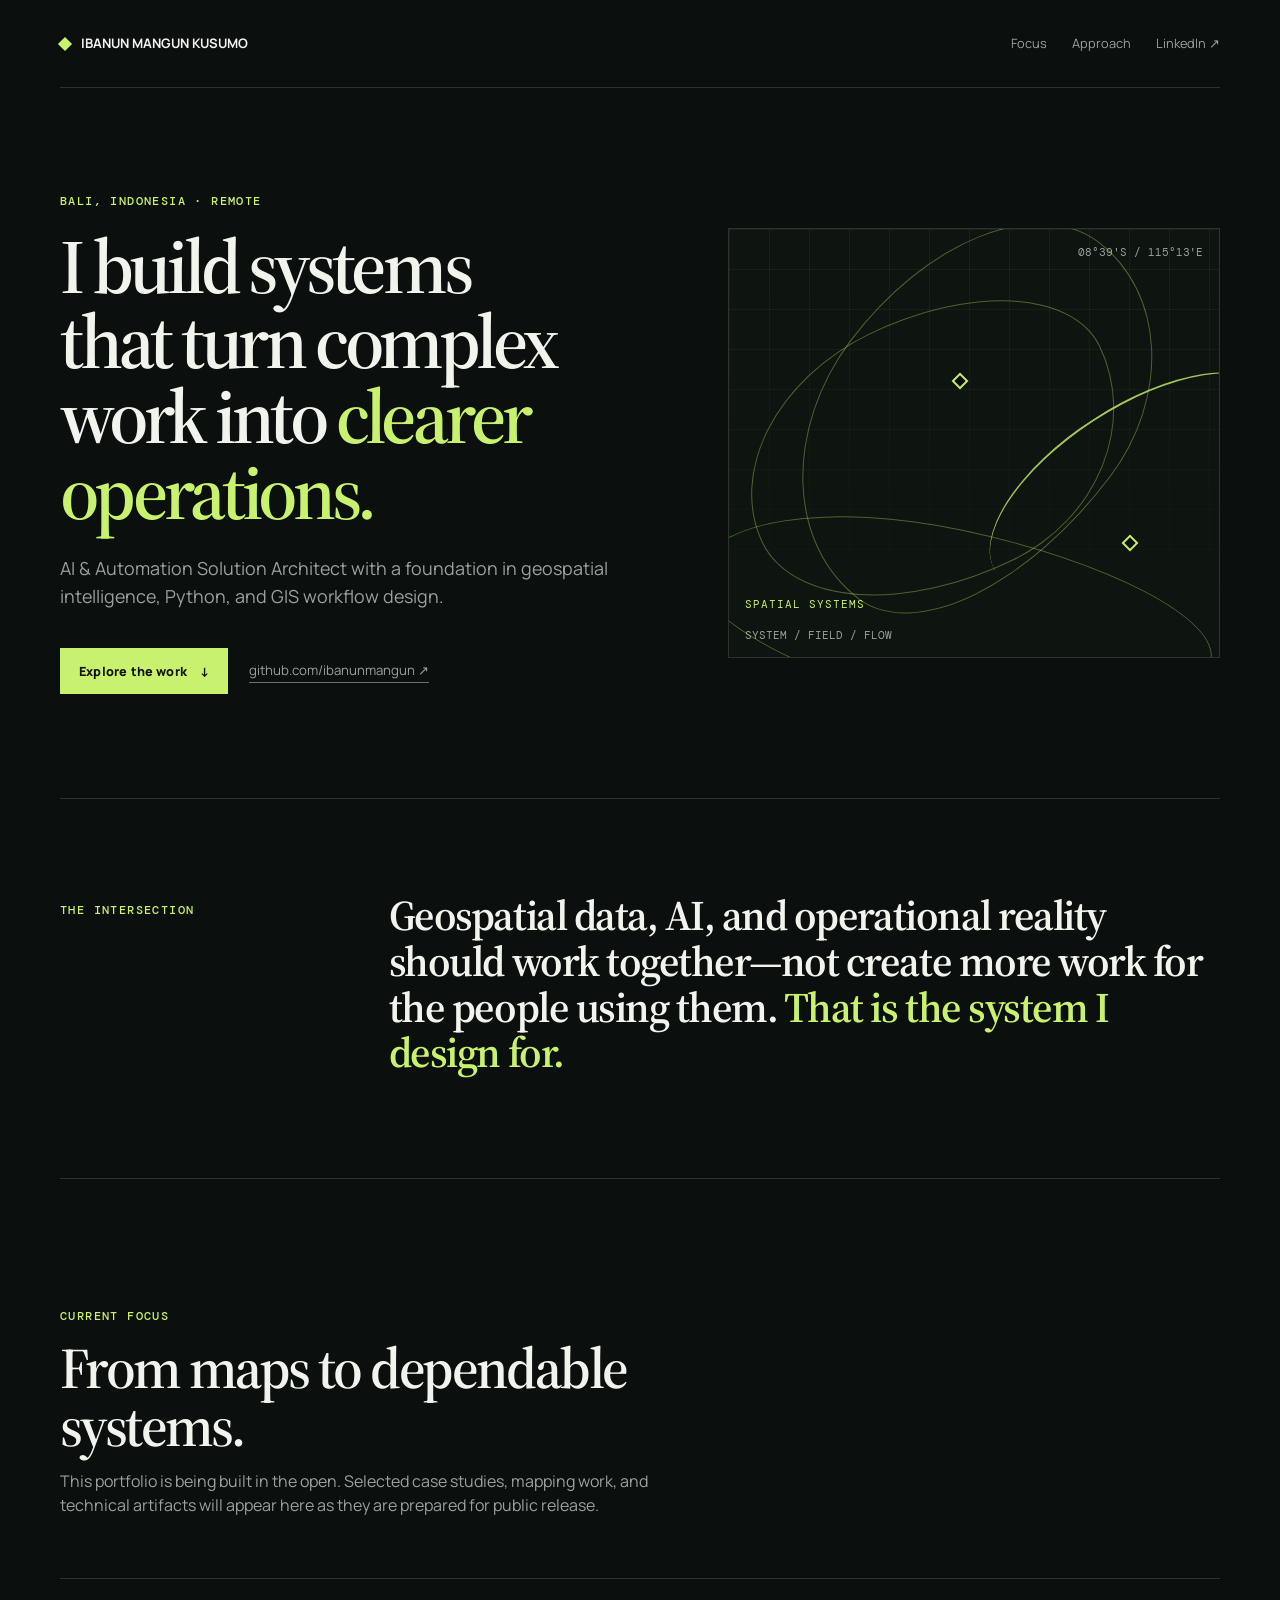
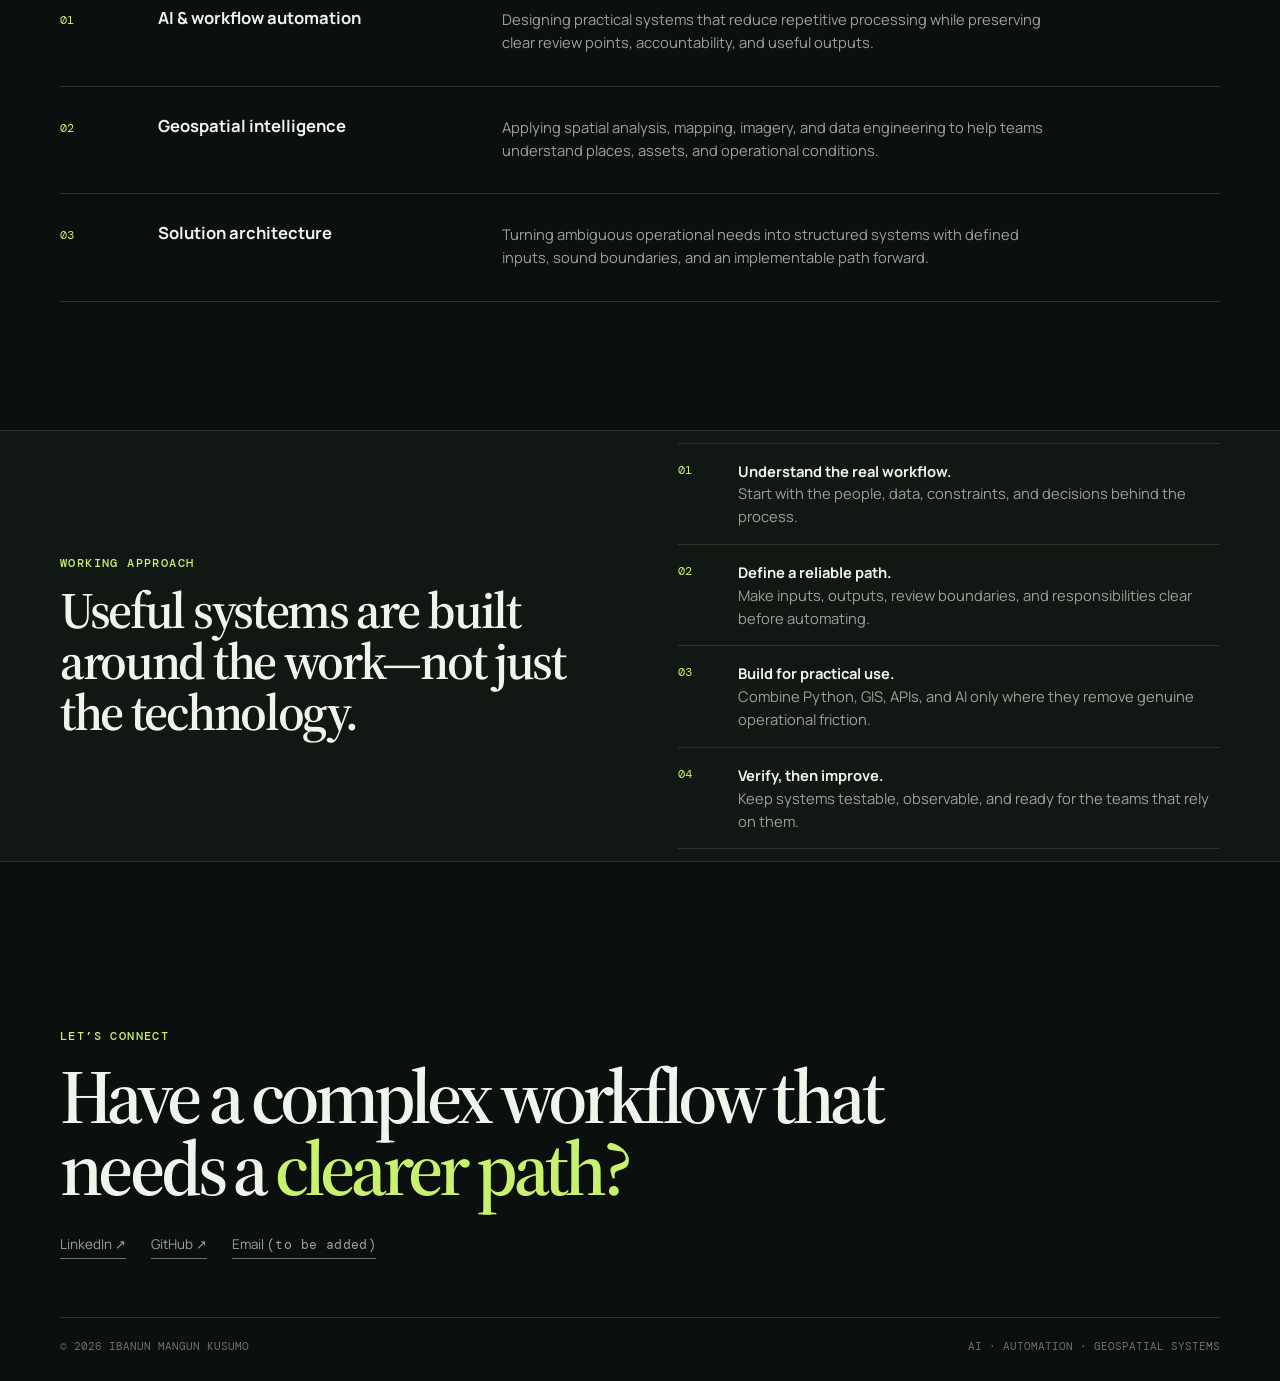
==== index.html @ 4c3c4c0c "feat: add initial portfolio landing page" ====
<!doctype html>
<html lang="en">
<head>
  <meta charset="utf-8">
  <meta name="viewport" content="width=device-width, initial-scale=1">
  <meta name="description" content="Ibanun Mangun Kusumo — AI and Automation Solution Architect working at the intersection of geospatial intelligence, Python, and reliable operational systems.">
  <meta name="theme-color" content="#0b0f0d">
  <title>Ibanun Mangun Kusumo — AI & Geospatial Systems</title>
  <style>
    @import url('https://fonts.googleapis.com/css2?family=DM+Mono:wght@400;500&family=Manrope:wght@400;500;600;700;800&family=Source+Serif+4:opsz,wght@8..60,600;8..60,700&display=swap');

    :root {
      --ink: #f1f3ed;
      --muted: #9aa29b;
      --quiet: #68716a;
      --ground: #0b0f0d;
      --surface: #111713;
      --line: #29342c;
      --accent: #c8f16d;
      --accent-deep: #7f9c39;
      --content: min(1160px, calc(100% - 48px));
    }

    * { box-sizing: border-box; }
    html { scroll-behavior: smooth; }
    body {
      margin: 0;
      color: var(--ink);
      background: var(--ground);
      font-family: Manrope, Arial, sans-serif;
      line-height: 1.55;
      overflow-x: hidden;
    }
    a { color: inherit; text-decoration: none; }
    a:focus-visible { outline: 2px solid var(--accent); outline-offset: 4px; }

    .shell { width: var(--content); margin: 0 auto; }
    .mono { font-family: "DM Mono", monospace; letter-spacing: .03em; }
    .eyebrow {
      color: var(--accent);
      font-size: .73rem;
      font-weight: 500;
      letter-spacing: .12em;
      text-transform: uppercase;
    }

    header {
      height: 88px;
      display: flex;
      align-items: center;
      justify-content: space-between;
      border-bottom: 1px solid var(--line);
    }
    .wordmark { display: flex; align-items: center; gap: 11px; font-size: .82rem; font-weight: 700; }
    .mark { width: 10px; height: 10px; background: var(--accent); transform: rotate(45deg); }
    nav { display: flex; gap: 25px; color: var(--muted); font-size: .8rem; }
    nav a:hover { color: var(--accent); }

    .hero {
      min-height: 710px;
      display: grid;
      grid-template-columns: 1.08fr .92fr;
      gap: clamp(32px, 7vw, 114px);
      align-items: center;
      position: relative;
    }
    .hero-copy { padding: 72px 0; position: relative; z-index: 1; }
    h1 {
      margin: 19px 0 25px;
      max-width: 790px;
      font-family: "Source Serif 4", Georgia, serif;
      font-size: clamp(3.15rem, 6vw, 6.1rem);
      font-weight: 600;
      line-height: .98;
      letter-spacing: -.055em;
      text-wrap: balance;
    }
    h1 em { font-style: normal; color: var(--accent); }
    .lede { color: var(--muted); max-width: 590px; font-size: clamp(1.02rem, 1.4vw, 1.16rem); }
    .hero-actions { display: flex; flex-wrap: wrap; align-items: center; gap: 21px; margin-top: 38px; }
    .button {
      min-height: 46px;
      display: inline-flex;
      align-items: center;
      gap: 13px;
      padding: 0 19px;
      background: var(--accent);
      color: #10150b;
      font-size: .79rem;
      font-weight: 800;
      letter-spacing: .015em;
      transition: transform .2s ease, background .2s ease;
    }
    .button:hover { background: #dafc8d; transform: translateY(-2px); }
    .text-link { color: var(--muted); font-size: .83rem; border-bottom: 1px solid var(--quiet); padding-bottom: 2px; }
    .text-link:hover { color: var(--ink); border-color: var(--accent); }

    .map-field {
      min-height: 430px;
      position: relative;
      border: 1px solid var(--line);
      overflow: hidden;
      background: #0e1410;
    }
    .map-field::before {
      content: "";
      position: absolute; inset: 0;
      background-image: linear-gradient(rgba(150, 170, 141, .09) 1px, transparent 1px), linear-gradient(90deg, rgba(150, 170, 141, .09) 1px, transparent 1px);
      background-size: 40px 40px;
      mask-image: linear-gradient(to bottom, #000, transparent 100%);
    }
    .contour { position: absolute; border: 1px solid rgba(200, 241, 109, .35); border-radius: 48% 52% 44% 56% / 53% 42% 58% 47%; }
    .c1 { width: 390px; height: 267px; top: 88px; left: 10px; transform: rotate(-26deg); }
    .c2 { width: 290px; height: 430px; top: -27px; left: 100px; transform: rotate(37deg); }
    .c3 { width: 520px; height: 180px; bottom: -53px; left: -35px; transform: rotate(12deg); }
    .path { position: absolute; width: 330px; height: 150px; border-top: 2px solid var(--accent); border-radius: 50%; top: 178px; right: -80px; transform: rotate(-33deg); opacity: .8; }
    .node { position: absolute; width: 12px; height: 12px; border: 2px solid var(--accent); background: var(--ground); transform: rotate(45deg); }
    .node.one { top: 146px; left: 46%; } .node.two { bottom: 108px; right: 17%; }
    .coord { position: absolute; color: var(--muted); font: .67rem "DM Mono", monospace; }
    .coord.top { top: 16px; right: 16px; } .coord.bottom { bottom: 15px; left: 16px; }
    .map-label { position: absolute; bottom: 46px; left: 16px; font: .7rem "DM Mono", monospace; color: var(--accent); letter-spacing: .09em; }

    .statement {
      border-top: 1px solid var(--line);
      border-bottom: 1px solid var(--line);
      padding: clamp(55px, 8vw, 110px) 0;
      display: grid;
      grid-template-columns: .35fr 1fr;
      gap: 38px;
    }
    .statement h2 { margin: -8px 0 0; font: 600 clamp(2rem, 3.3vw, 3.65rem)/1.08 "Source Serif 4", Georgia, serif; letter-spacing: -.035em; max-width: 815px; }
    .statement h2 span { color: var(--accent); }

    .work { padding: clamp(72px, 10vw, 138px) 0; }
    .section-intro { max-width: 660px; }
    .section-intro h2 { margin: 14px 0; font: 600 clamp(2.2rem, 4.5vw, 4.5rem)/1 "Source Serif 4", Georgia, serif; letter-spacing: -.045em; }
    .section-intro p { color: var(--muted); margin: 0; }
    .lanes { margin-top: 60px; border-top: 1px solid var(--line); }
    .lane { display: grid; grid-template-columns: 70px minmax(140px, .55fr) 1.25fr; gap: 28px; align-items: start; padding: 29px 0 32px; border-bottom: 1px solid var(--line); }
    .lane-index { color: var(--accent); font: .74rem "DM Mono", monospace; padding-top: 4px; }
    .lane h3 { margin: 0; font-size: 1.04rem; line-height: 1.25; }
    .lane p { margin: 0; color: var(--muted); font-size: .92rem; max-width: 560px; }

    .principle { background: var(--surface); border-top: 1px solid var(--line); border-bottom: 1px solid var(--line); }
    .principle-wrap { min-height: 430px; display: grid; grid-template-columns: 1fr 1.05fr; gap: clamp(35px, 8vw, 115px); align-items: center; }
    .principle h2 { margin: 13px 0 0; font: 600 clamp(2.25rem, 4vw, 4.35rem)/1 "Source Serif 4", Georgia, serif; letter-spacing: -.045em; }
    .steps { margin: 0; padding: 0; list-style: none; border-top: 1px solid var(--line); }
    .steps li { display: grid; grid-template-columns: 44px 1fr; gap: 16px; padding: 16px 0; border-bottom: 1px solid var(--line); color: var(--muted); font-size: .92rem; }
    .steps b { color: var(--accent); font: .72rem "DM Mono", monospace; padding-top: 3px; }
    .steps strong { color: var(--ink); font-weight: 700; }

    .contact { padding: clamp(84px, 13vw, 165px) 0 58px; }
    .contact h2 { margin: 15px 0 30px; max-width: 860px; font: 600 clamp(2.8rem, 6vw, 6.6rem)/.94 "Source Serif 4", Georgia, serif; letter-spacing: -.06em; }
    .contact h2 em { color: var(--accent); font-style: normal; }
    .footer-links { display: flex; flex-wrap: wrap; gap: 12px 25px; color: var(--muted); font-size: .84rem; }
    .footer-links a { border-bottom: 1px solid var(--quiet); padding-bottom: 2px; }
    .footer-links a:hover { color: var(--accent); border-color: var(--accent); }
    footer { border-top: 1px solid var(--line); padding: 21px 0 28px; color: var(--quiet); font: .68rem "DM Mono", monospace; display: flex; justify-content: space-between; gap: 18px; }

    @media (max-width: 760px) {
      :root { --content: min(100% - 36px, 1160px); }
      header { height: 70px; } nav { gap: 14px; font-size: .73rem; }
      nav a:nth-child(2) { display: none; }
      .hero { min-height: auto; grid-template-columns: 1fr; gap: 0; }
      .hero-copy { padding: 75px 0 45px; }
      .map-field { min-height: 320px; margin-bottom: 55px; }
      .statement { grid-template-columns: 1fr; gap: 23px; }
      .lane { grid-template-columns: 42px 1fr; gap: 14px; }
      .lane p { grid-column: 2; }
      .principle-wrap { grid-template-columns: 1fr; padding: 74px 0; }
      footer { flex-direction: column; }
    }
    @media (prefers-reduced-motion: reduce) { html { scroll-behavior: auto; } *, *::before, *::after { transition-duration: .01ms !important; } }
  </style>
</head>
<body>
  <div class="shell">
    <header>
      <a href="#top" class="wordmark" aria-label="Back to top"><span class="mark"></span> IBANUN MANGUN KUSUMO</a>
      <nav aria-label="Primary navigation">
        <a href="#focus">Focus</a>
        <a href="#approach">Approach</a>
        <a href="https://www.linkedin.com/in/ibanunmangun" target="_blank" rel="noreferrer">LinkedIn ↗</a>
      </nav>
    </header>

    <main id="top">
      <section class="hero" aria-labelledby="hero-title">
        <div class="hero-copy">
          <div class="eyebrow mono">Bali, Indonesia · Remote</div>
          <h1 id="hero-title">I build systems that turn complex work into <em>clearer operations.</em></h1>
          <p class="lede">AI &amp; Automation Solution Architect with a foundation in geospatial intelligence, Python, and GIS workflow design.</p>
          <div class="hero-actions">
            <a class="button" href="#focus">Explore the work <span aria-hidden="true">↓</span></a>
            <a class="text-link" href="https://github.com/ibanunmangun" target="_blank" rel="noreferrer">github.com/ibanunmangun ↗</a>
          </div>
        </div>
        <div class="map-field" aria-label="Abstract geospatial coordinate field">
          <span class="coord top">08°39′S / 115°13′E</span>
          <span class="coord bottom">SYSTEM / FIELD / FLOW</span>
          <span class="contour c1"></span><span class="contour c2"></span><span class="contour c3"></span><span class="path"></span>
          <span class="node one"></span><span class="node two"></span>
          <span class="map-label">SPATIAL SYSTEMS</span>
        </div>
      </section>

      <section class="statement" aria-label="Professional statement">
        <div class="eyebrow mono">The intersection</div>
        <h2>Geospatial data, AI, and operational reality should work together—not create more work for the people using them. <span>That is the system I design for.</span></h2>
      </section>

      <section class="work" id="focus" aria-labelledby="focus-heading">
        <div class="section-intro">
          <div class="eyebrow mono">Current focus</div>
          <h2 id="focus-heading">From maps to dependable systems.</h2>
          <p>This portfolio is being built in the open. Selected case studies, mapping work, and technical artifacts will appear here as they are prepared for public release.</p>
        </div>
        <div class="lanes">
          <article class="lane">
            <div class="lane-index">01</div>
            <h3>AI &amp; workflow automation</h3>
            <p>Designing practical systems that reduce repetitive processing while preserving clear review points, accountability, and useful outputs.</p>
          </article>
          <article class="lane">
            <div class="lane-index">02</div>
            <h3>Geospatial intelligence</h3>
            <p>Applying spatial analysis, mapping, imagery, and data engineering to help teams understand places, assets, and operational conditions.</p>
          </article>
          <article class="lane">
            <div class="lane-index">03</div>
            <h3>Solution architecture</h3>
            <p>Turning ambiguous operational needs into structured systems with defined inputs, sound boundaries, and an implementable path forward.</p>
          </article>
        </div>
      </section>
    </main>
  </div>

  <section class="principle" id="approach" aria-labelledby="approach-heading">
    <div class="shell principle-wrap">
      <div>
        <div class="eyebrow mono">Working approach</div>
        <h2 id="approach-heading">Useful systems are built around the work—not just the technology.</h2>
      </div>
      <ol class="steps">
        <li><b>01</b><div><strong>Understand the real workflow.</strong><br>Start with the people, data, constraints, and decisions behind the process.</div></li>
        <li><b>02</b><div><strong>Define a reliable path.</strong><br>Make inputs, outputs, review boundaries, and responsibilities clear before automating.</div></li>
        <li><b>03</b><div><strong>Build for practical use.</strong><br>Combine Python, GIS, APIs, and AI only where they remove genuine operational friction.</div></li>
        <li><b>04</b><div><strong>Verify, then improve.</strong><br>Keep systems testable, observable, and ready for the teams that rely on them.</div></li>
      </ol>
    </div>
  </section>

  <div class="shell">
    <section class="contact" aria-labelledby="contact-heading">
      <div class="eyebrow mono">Let’s connect</div>
      <h2 id="contact-heading">Have a complex workflow that needs a <em>clearer path?</em></h2>
      <div class="footer-links">
        <a href="https://www.linkedin.com/in/ibanunmangun" target="_blank" rel="noreferrer">LinkedIn ↗</a>
        <a href="https://github.com/ibanunmangun" target="_blank" rel="noreferrer">GitHub ↗</a>
        <a href="mailto:hello@example.com" aria-label="Draft placeholder email link">Email <span class="mono">(to be added)</span></a>
      </div>
    </section>
    <footer><span>© 2026 IBANUN MANGUN KUSUMO</span><span>AI · AUTOMATION · GEOSPATIAL SYSTEMS</span></footer>
  </div>
</body>
</html>
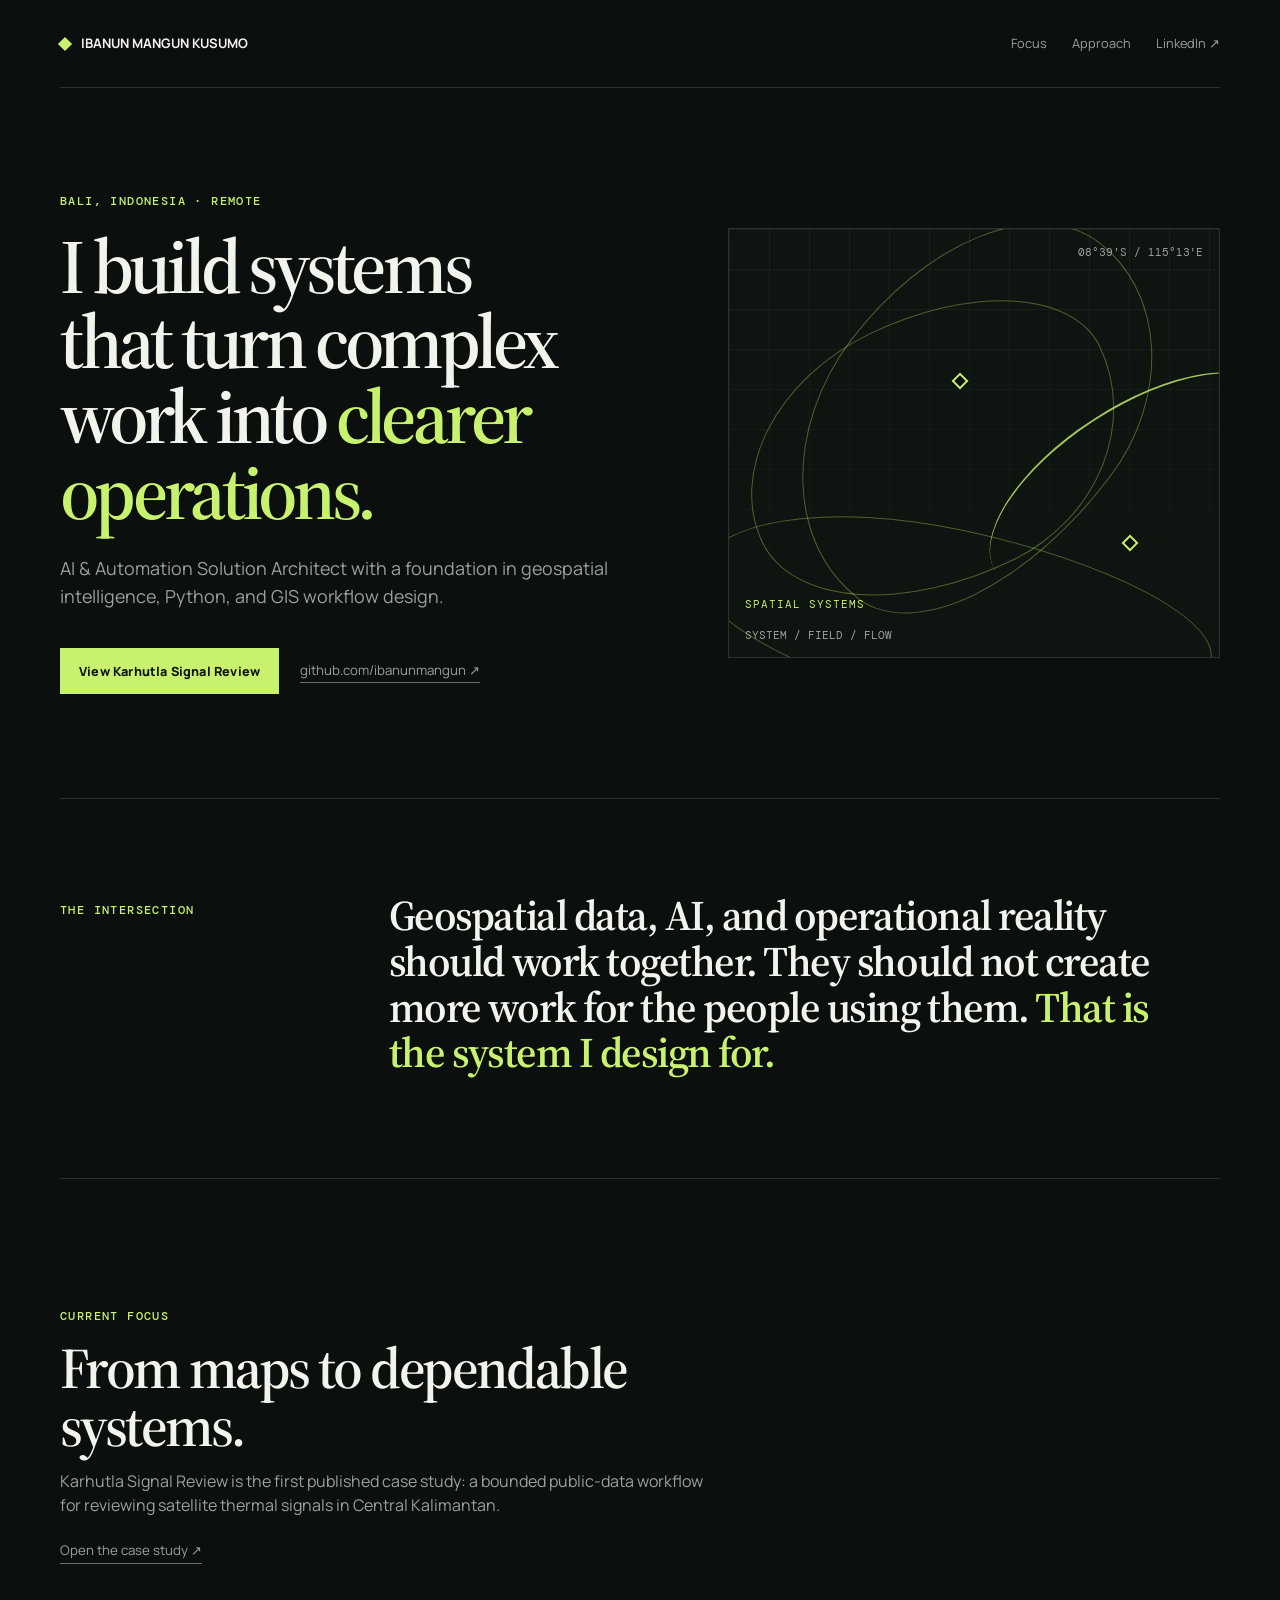
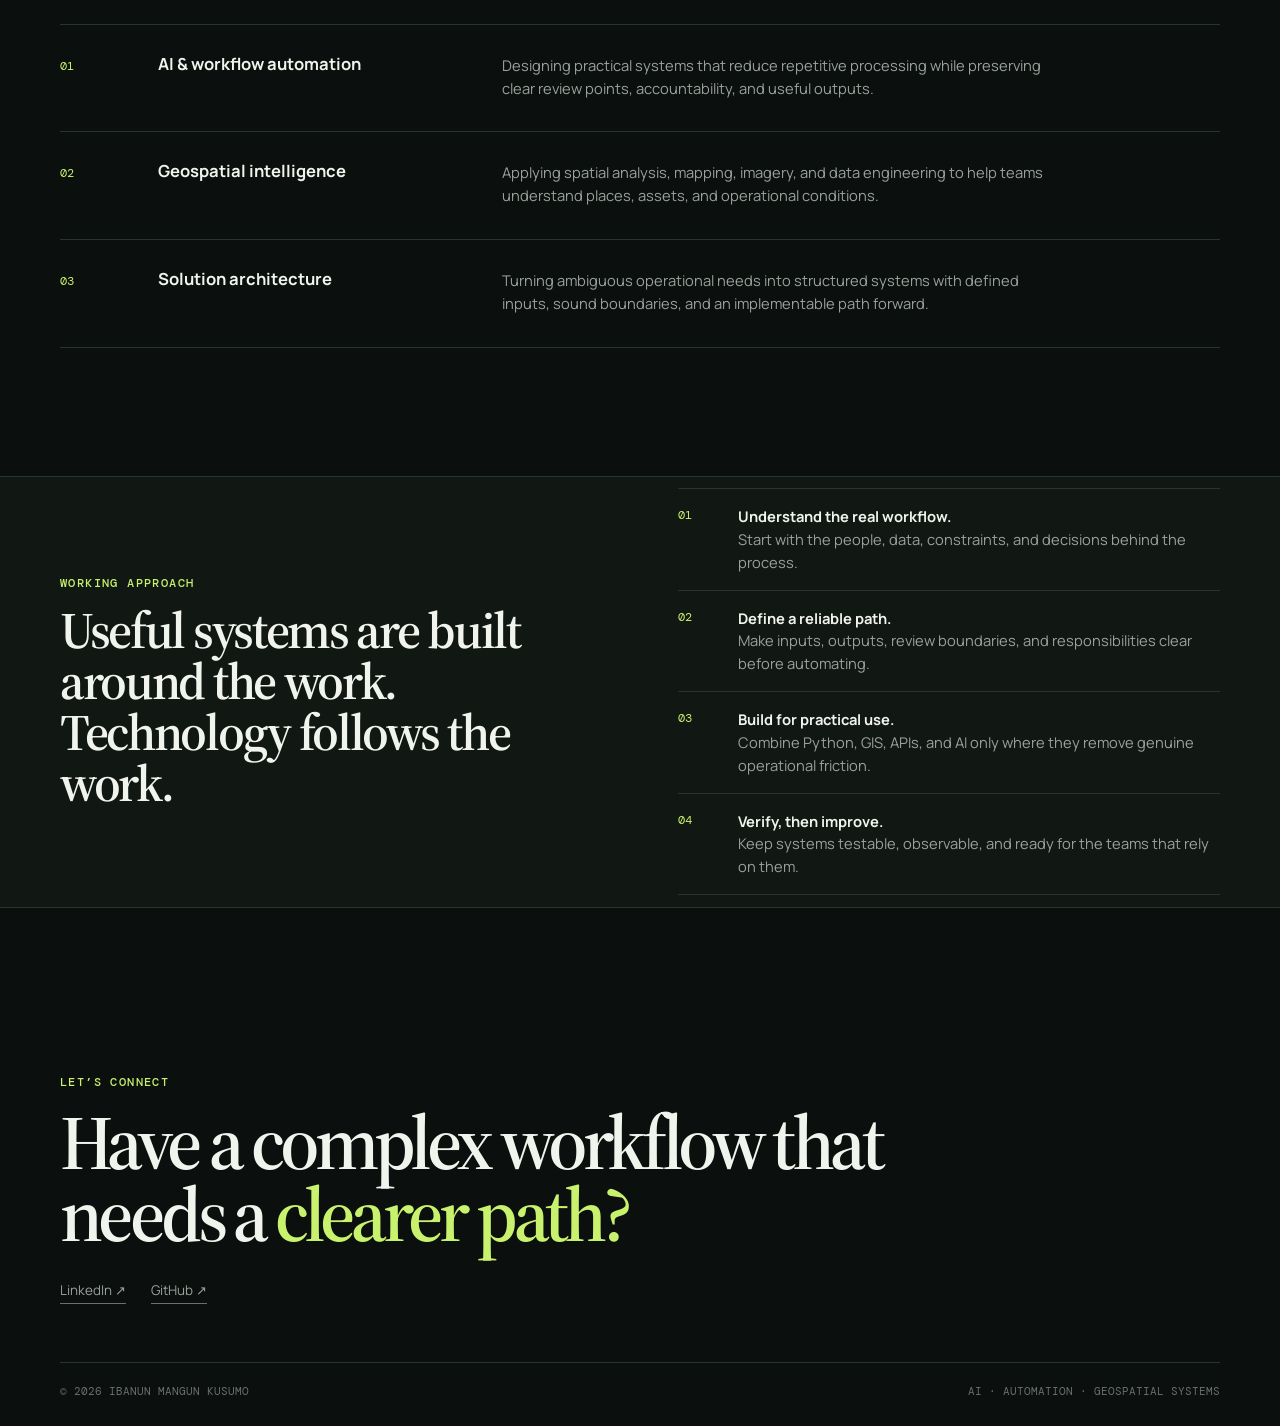
==== commit 0c95634f: "[verified] fix: link portfolio landing page to case study" ====
--- a/index.html
+++ b/index.html
@@ -3,9 +3,9 @@
 <head>
   <meta charset="utf-8">
   <meta name="viewport" content="width=device-width, initial-scale=1">
-  <meta name="description" content="Ibanun Mangun Kusumo — AI and Automation Solution Architect working at the intersection of geospatial intelligence, Python, and reliable operational systems.">
+  <meta name="description" content="Ibanun Mangun Kusumo, AI and Automation Solution Architect working at the intersection of geospatial intelligence, Python, and reliable operational systems.">
   <meta name="theme-color" content="#0b0f0d">
-  <title>Ibanun Mangun Kusumo — AI & Geospatial Systems</title>
+  <title>Ibanun Mangun Kusumo | AI & Geospatial Systems</title>
   <style>
     @import url('https://fonts.googleapis.com/css2?family=DM+Mono:wght@400;500&family=Manrope:wght@400;500;600;700;800&family=Source+Serif+4:opsz,wght@8..60,600;8..60,700&display=swap');
 
@@ -135,6 +135,7 @@
     .section-intro { max-width: 660px; }
     .section-intro h2 { margin: 14px 0; font: 600 clamp(2.2rem, 4.5vw, 4.5rem)/1 "Source Serif 4", Georgia, serif; letter-spacing: -.045em; }
     .section-intro p { color: var(--muted); margin: 0; }
+    .case-study-link { display: inline-block; margin-top: 22px; }
     .lanes { margin-top: 60px; border-top: 1px solid var(--line); }
     .lane { display: grid; grid-template-columns: 70px minmax(140px, .55fr) 1.25fr; gap: 28px; align-items: start; padding: 29px 0 32px; border-bottom: 1px solid var(--line); }
     .lane-index { color: var(--accent); font: .74rem "DM Mono", monospace; padding-top: 4px; }
@@ -191,7 +192,7 @@
           <h1 id="hero-title">I build systems that turn complex work into <em>clearer operations.</em></h1>
           <p class="lede">AI &amp; Automation Solution Architect with a foundation in geospatial intelligence, Python, and GIS workflow design.</p>
           <div class="hero-actions">
-            <a class="button" href="#focus">Explore the work <span aria-hidden="true">↓</span></a>
+            <a class="button" href="karhutla-review/">View Karhutla Signal Review</a>
             <a class="text-link" href="https://github.com/ibanunmangun" target="_blank" rel="noreferrer">github.com/ibanunmangun ↗</a>
           </div>
         </div>
@@ -206,14 +207,15 @@
 
       <section class="statement" aria-label="Professional statement">
         <div class="eyebrow mono">The intersection</div>
-        <h2>Geospatial data, AI, and operational reality should work together—not create more work for the people using them. <span>That is the system I design for.</span></h2>
+        <h2>Geospatial data, AI, and operational reality should work together. They should not create more work for the people using them. <span>That is the system I design for.</span></h2>
       </section>
 
       <section class="work" id="focus" aria-labelledby="focus-heading">
         <div class="section-intro">
           <div class="eyebrow mono">Current focus</div>
           <h2 id="focus-heading">From maps to dependable systems.</h2>
-          <p>This portfolio is being built in the open. Selected case studies, mapping work, and technical artifacts will appear here as they are prepared for public release.</p>
+          <p>Karhutla Signal Review is the first published case study: a bounded public-data workflow for reviewing satellite thermal signals in Central Kalimantan.</p>
+          <a class="text-link case-study-link" href="karhutla-review/">Open the case study ↗</a>
         </div>
         <div class="lanes">
           <article class="lane">
@@ -240,7 +242,7 @@
     <div class="shell principle-wrap">
       <div>
         <div class="eyebrow mono">Working approach</div>
-        <h2 id="approach-heading">Useful systems are built around the work—not just the technology.</h2>
+        <h2 id="approach-heading">Useful systems are built around the work. Technology follows the work.</h2>
       </div>
       <ol class="steps">
         <li><b>01</b><div><strong>Understand the real workflow.</strong><br>Start with the people, data, constraints, and decisions behind the process.</div></li>
@@ -258,7 +260,6 @@
       <div class="footer-links">
         <a href="https://www.linkedin.com/in/ibanunmangun" target="_blank" rel="noreferrer">LinkedIn ↗</a>
         <a href="https://github.com/ibanunmangun" target="_blank" rel="noreferrer">GitHub ↗</a>
-        <a href="mailto:hello@example.com" aria-label="Draft placeholder email link">Email <span class="mono">(to be added)</span></a>
       </div>
     </section>
     <footer><span>© 2026 IBANUN MANGUN KUSUMO</span><span>AI · AUTOMATION · GEOSPATIAL SYSTEMS</span></footer>
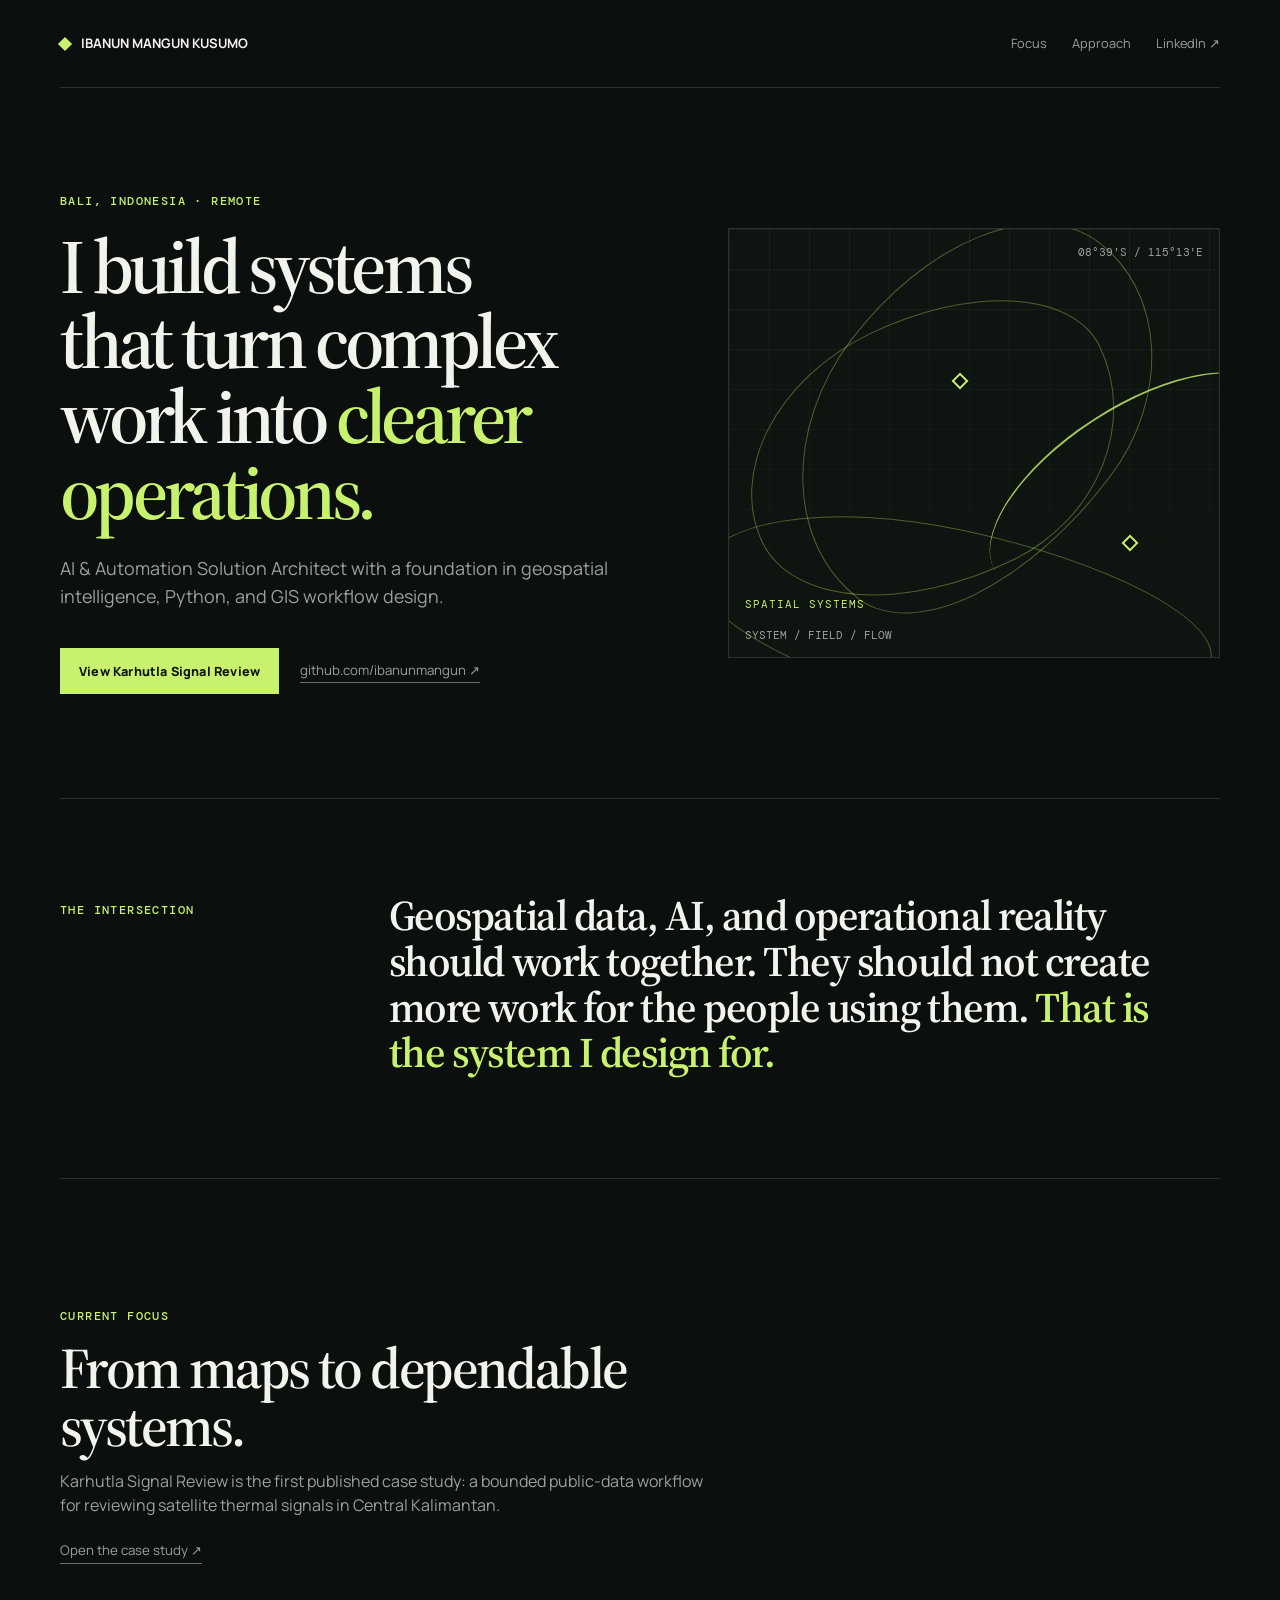
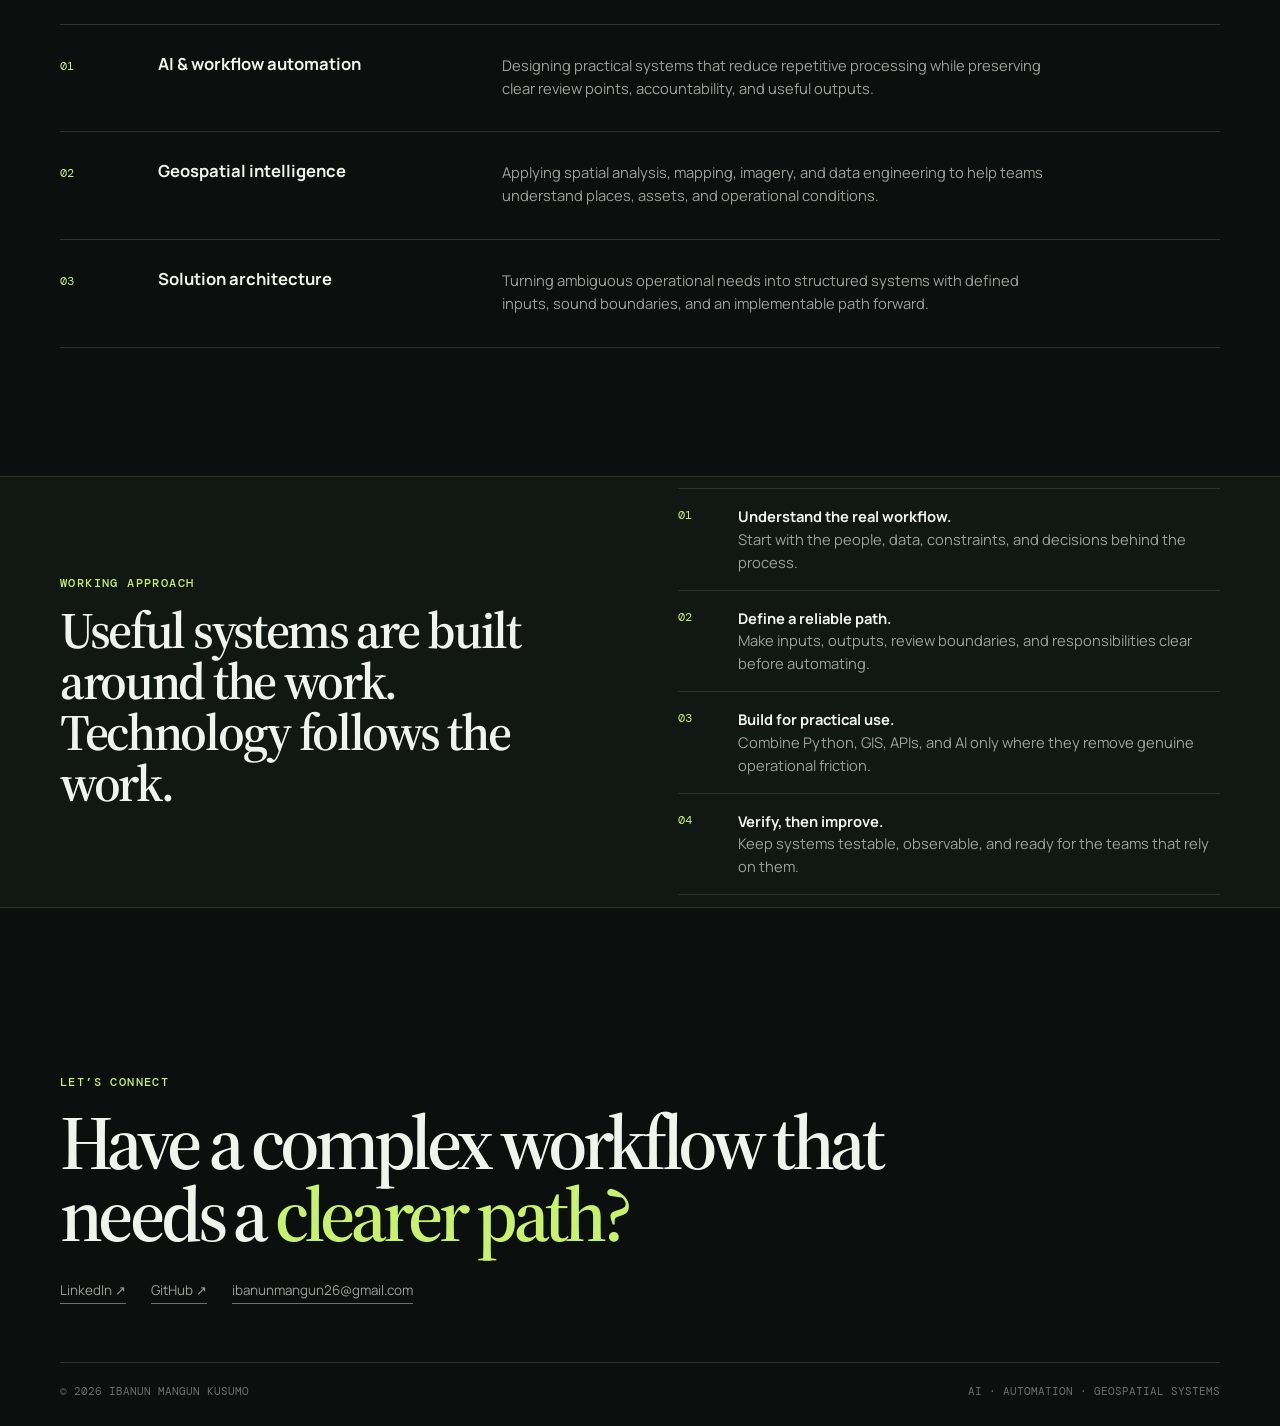
==== commit 46a546f7: "fix: add portfolio contact email" ====
--- a/index.html
+++ b/index.html
@@ -260,6 +260,7 @@
       <div class="footer-links">
         <a href="https://www.linkedin.com/in/ibanunmangun" target="_blank" rel="noreferrer">LinkedIn ↗</a>
         <a href="https://github.com/ibanunmangun" target="_blank" rel="noreferrer">GitHub ↗</a>
+        <a href="mailto:ibanunmangun26@gmail.com">ibanunmangun26@gmail.com</a>
       </div>
     </section>
     <footer><span>© 2026 IBANUN MANGUN KUSUMO</span><span>AI · AUTOMATION · GEOSPATIAL SYSTEMS</span></footer>
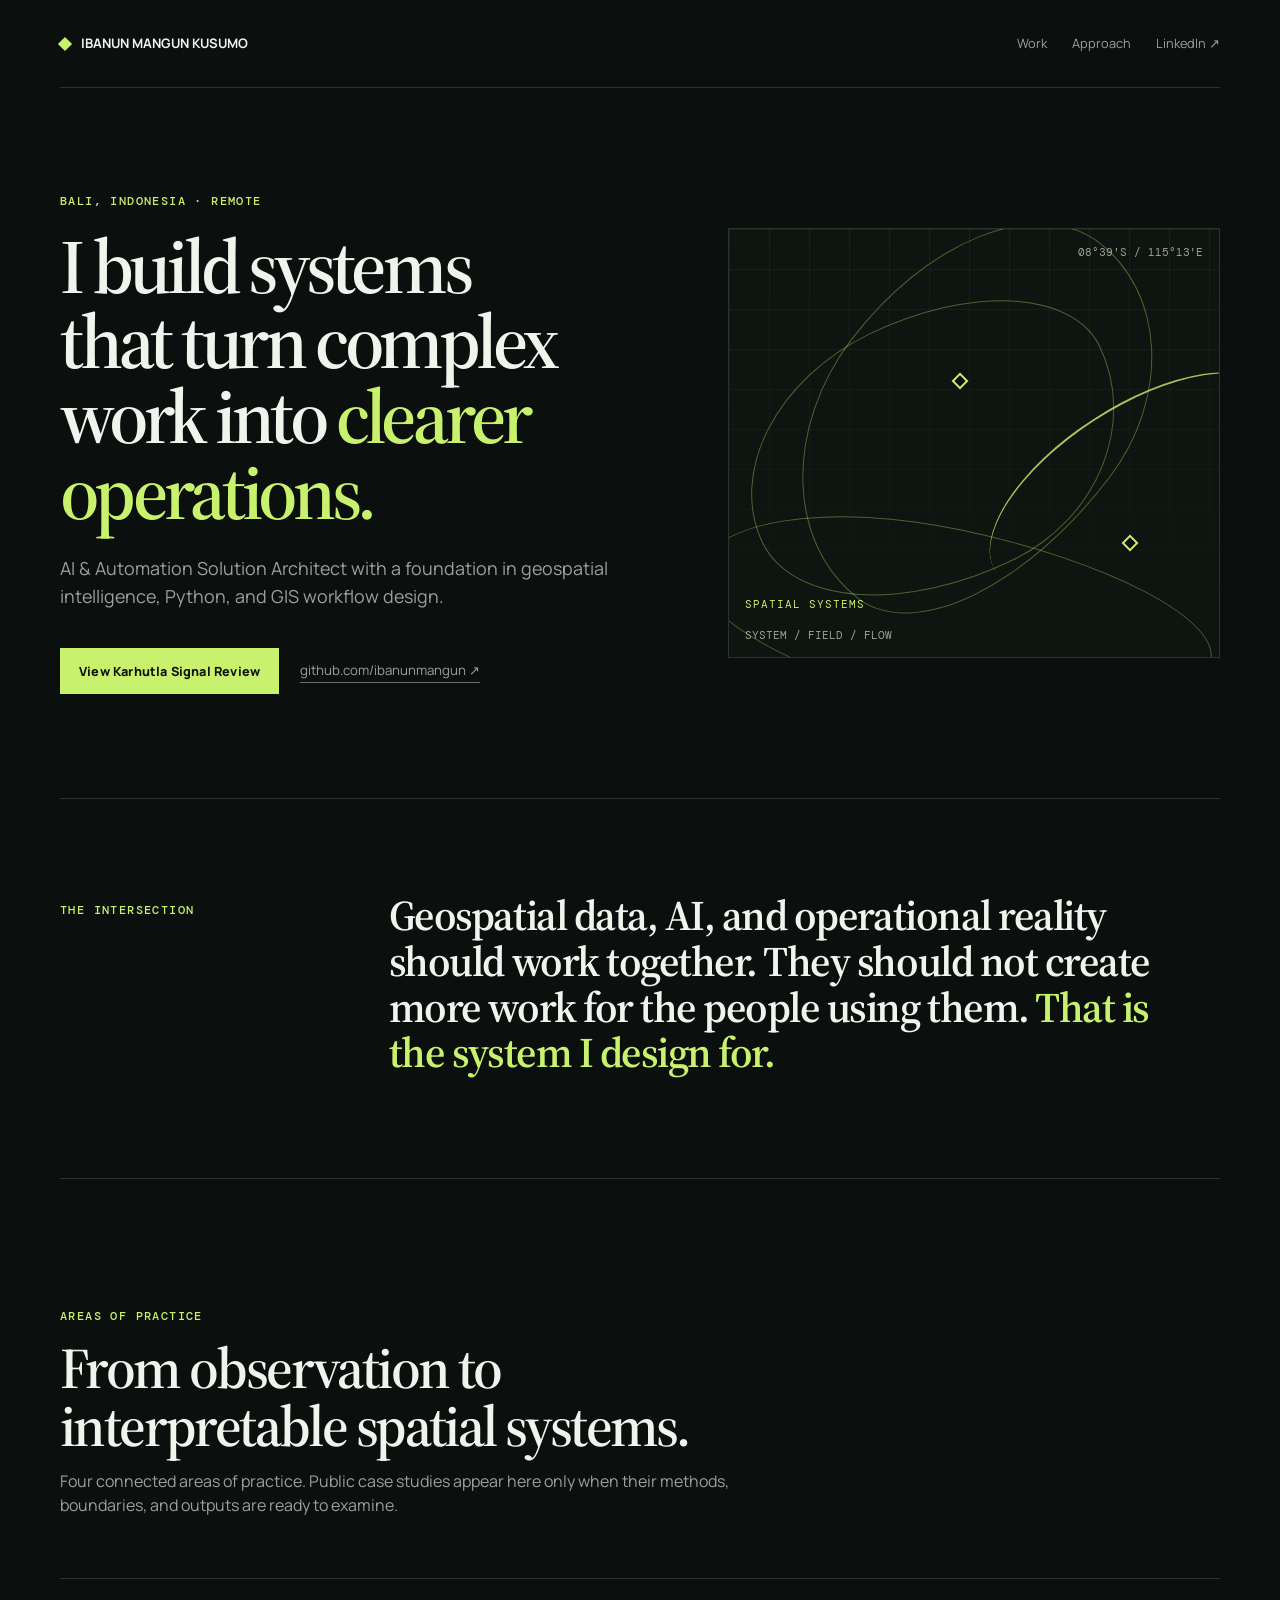
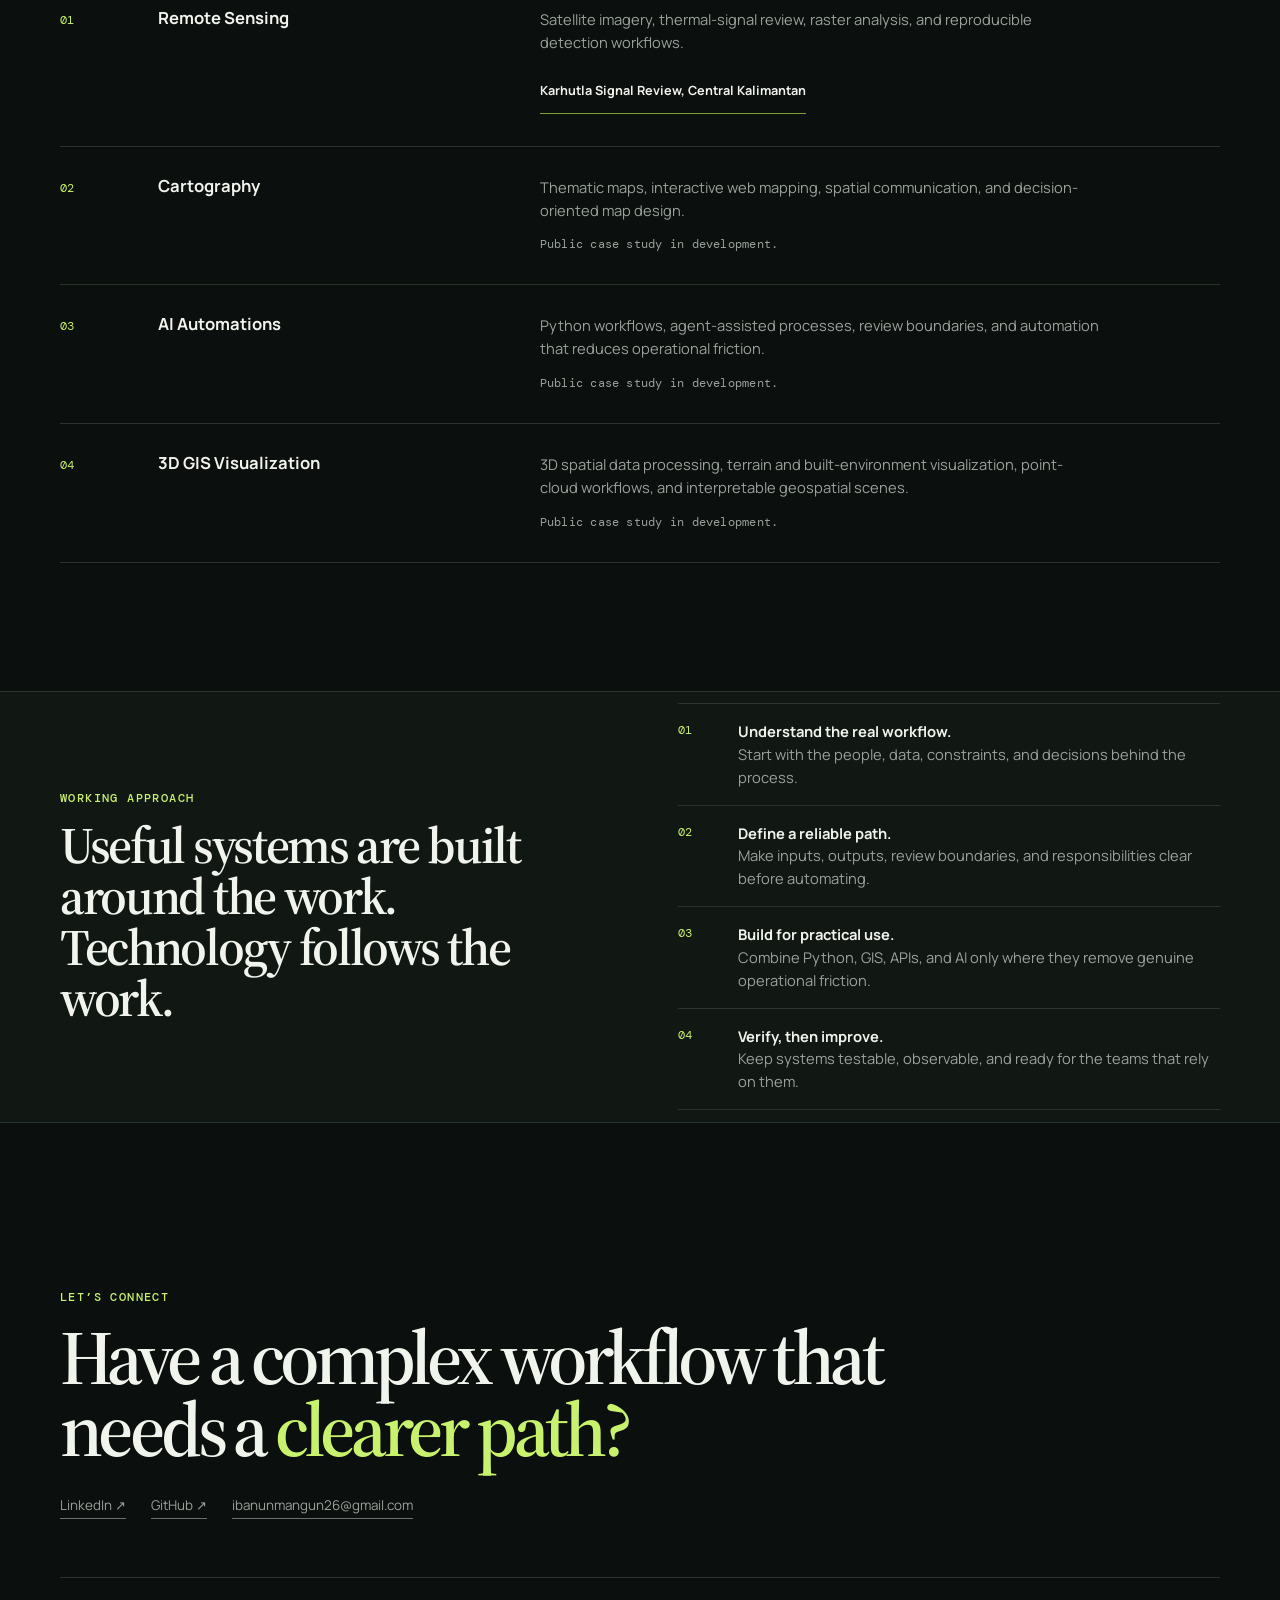
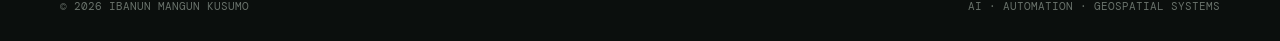
==== commit 74cf11b1: "[verified] feat: add portfolio practice areas" ====
--- a/index.html
+++ b/index.html
@@ -132,15 +132,18 @@
     .statement h2 span { color: var(--accent); }
 
     .work { padding: clamp(72px, 10vw, 138px) 0; }
-    .section-intro { max-width: 660px; }
+    .section-intro { max-width: 700px; }
     .section-intro h2 { margin: 14px 0; font: 600 clamp(2.2rem, 4.5vw, 4.5rem)/1 "Source Serif 4", Georgia, serif; letter-spacing: -.045em; }
     .section-intro p { color: var(--muted); margin: 0; }
-    .case-study-link { display: inline-block; margin-top: 22px; }
     .lanes { margin-top: 60px; border-top: 1px solid var(--line); }
-    .lane { display: grid; grid-template-columns: 70px minmax(140px, .55fr) 1.25fr; gap: 28px; align-items: start; padding: 29px 0 32px; border-bottom: 1px solid var(--line); }
+    .lane { display: grid; grid-template-columns: 70px minmax(170px, .65fr) 1.25fr; gap: 28px; align-items: start; padding: 29px 0 32px; border-bottom: 1px solid var(--line); }
     .lane-index { color: var(--accent); font: .74rem "DM Mono", monospace; padding-top: 4px; }
     .lane h3 { margin: 0; font-size: 1.04rem; line-height: 1.25; }
+    .lane-copy { display: grid; gap: 16px; }
     .lane p { margin: 0; color: var(--muted); font-size: .92rem; max-width: 560px; }
+    .evidence-link { width: fit-content; min-height: 44px; display: inline-flex; align-items: center; color: var(--ink); font-size: .79rem; font-weight: 700; border-bottom: 1px solid var(--accent-deep); }
+    .evidence-link:hover { color: var(--accent); border-color: var(--accent); }
+    .practice-note { color: var(--muted); font: .72rem "DM Mono", monospace; letter-spacing: .02em; }
 
     .principle { background: var(--surface); border-top: 1px solid var(--line); border-bottom: 1px solid var(--line); }
     .principle-wrap { min-height: 430px; display: grid; grid-template-columns: 1fr 1.05fr; gap: clamp(35px, 8vw, 115px); align-items: center; }
@@ -167,7 +170,8 @@
       .map-field { min-height: 320px; margin-bottom: 55px; }
       .statement { grid-template-columns: 1fr; gap: 23px; }
       .lane { grid-template-columns: 42px 1fr; gap: 14px; }
-      .lane p { grid-column: 2; }
+      .lane-copy { grid-column: 2; }
+      .lane p { grid-column: auto; }
       .principle-wrap { grid-template-columns: 1fr; padding: 74px 0; }
       footer { flex-direction: column; }
     }
@@ -179,7 +183,7 @@
     <header>
       <a href="#top" class="wordmark" aria-label="Back to top"><span class="mark"></span> IBANUN MANGUN KUSUMO</a>
       <nav aria-label="Primary navigation">
-        <a href="#focus">Focus</a>
+        <a href="#work">Work</a>
         <a href="#approach">Approach</a>
         <a href="https://www.linkedin.com/in/ibanunmangun" target="_blank" rel="noreferrer">LinkedIn ↗</a>
       </nav>
@@ -210,28 +214,44 @@
         <h2>Geospatial data, AI, and operational reality should work together. They should not create more work for the people using them. <span>That is the system I design for.</span></h2>
       </section>
 
-      <section class="work" id="focus" aria-labelledby="focus-heading">
+      <section class="work" id="work" aria-labelledby="work-heading">
         <div class="section-intro">
-          <div class="eyebrow mono">Current focus</div>
-          <h2 id="focus-heading">From maps to dependable systems.</h2>
-          <p>Karhutla Signal Review is the first published case study: a bounded public-data workflow for reviewing satellite thermal signals in Central Kalimantan.</p>
-          <a class="text-link case-study-link" href="karhutla-review/">Open the case study ↗</a>
+          <div class="eyebrow mono">Areas of practice</div>
+          <h2 id="work-heading">From observation to interpretable spatial systems.</h2>
+          <p>Four connected areas of practice. Public case studies appear here only when their methods, boundaries, and outputs are ready to examine.</p>
         </div>
         <div class="lanes">
           <article class="lane">
             <div class="lane-index">01</div>
-            <h3>AI &amp; workflow automation</h3>
-            <p>Designing practical systems that reduce repetitive processing while preserving clear review points, accountability, and useful outputs.</p>
+            <h3>Remote Sensing</h3>
+            <div class="lane-copy">
+              <p>Satellite imagery, thermal-signal review, raster analysis, and reproducible detection workflows.</p>
+              <a class="evidence-link" href="karhutla-review/">Karhutla Signal Review, Central Kalimantan</a>
+            </div>
           </article>
           <article class="lane">
             <div class="lane-index">02</div>
-            <h3>Geospatial intelligence</h3>
-            <p>Applying spatial analysis, mapping, imagery, and data engineering to help teams understand places, assets, and operational conditions.</p>
+            <h3>Cartography</h3>
+            <div class="lane-copy">
+              <p>Thematic maps, interactive web mapping, spatial communication, and decision-oriented map design.</p>
+              <span class="practice-note">Public case study in development.</span>
+            </div>
           </article>
           <article class="lane">
             <div class="lane-index">03</div>
-            <h3>Solution architecture</h3>
-            <p>Turning ambiguous operational needs into structured systems with defined inputs, sound boundaries, and an implementable path forward.</p>
+            <h3>AI Automations</h3>
+            <div class="lane-copy">
+              <p>Python workflows, agent-assisted processes, review boundaries, and automation that reduces operational friction.</p>
+              <span class="practice-note">Public case study in development.</span>
+            </div>
+          </article>
+          <article class="lane">
+            <div class="lane-index">04</div>
+            <h3>3D GIS Visualization</h3>
+            <div class="lane-copy">
+              <p>3D spatial data processing, terrain and built-environment visualization, point-cloud workflows, and interpretable geospatial scenes.</p>
+              <span class="practice-note">Public case study in development.</span>
+            </div>
           </article>
         </div>
       </section>
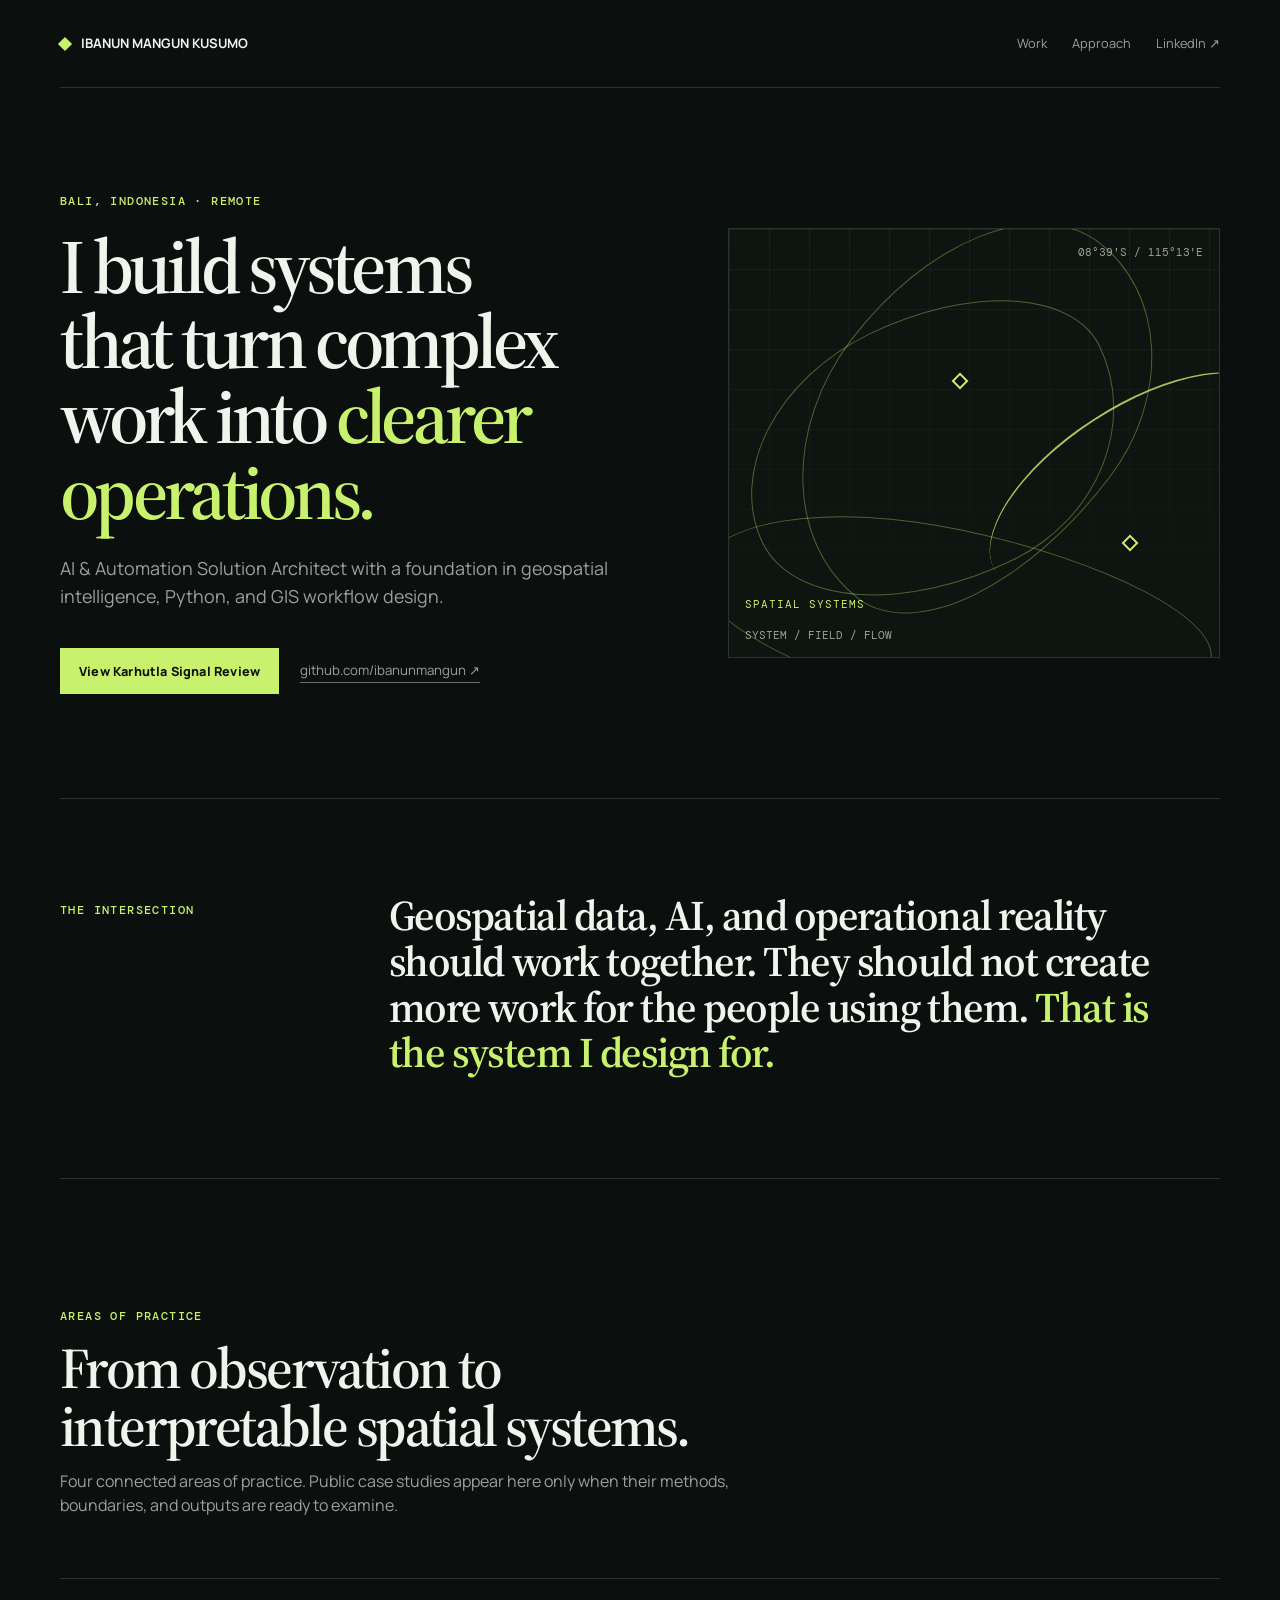
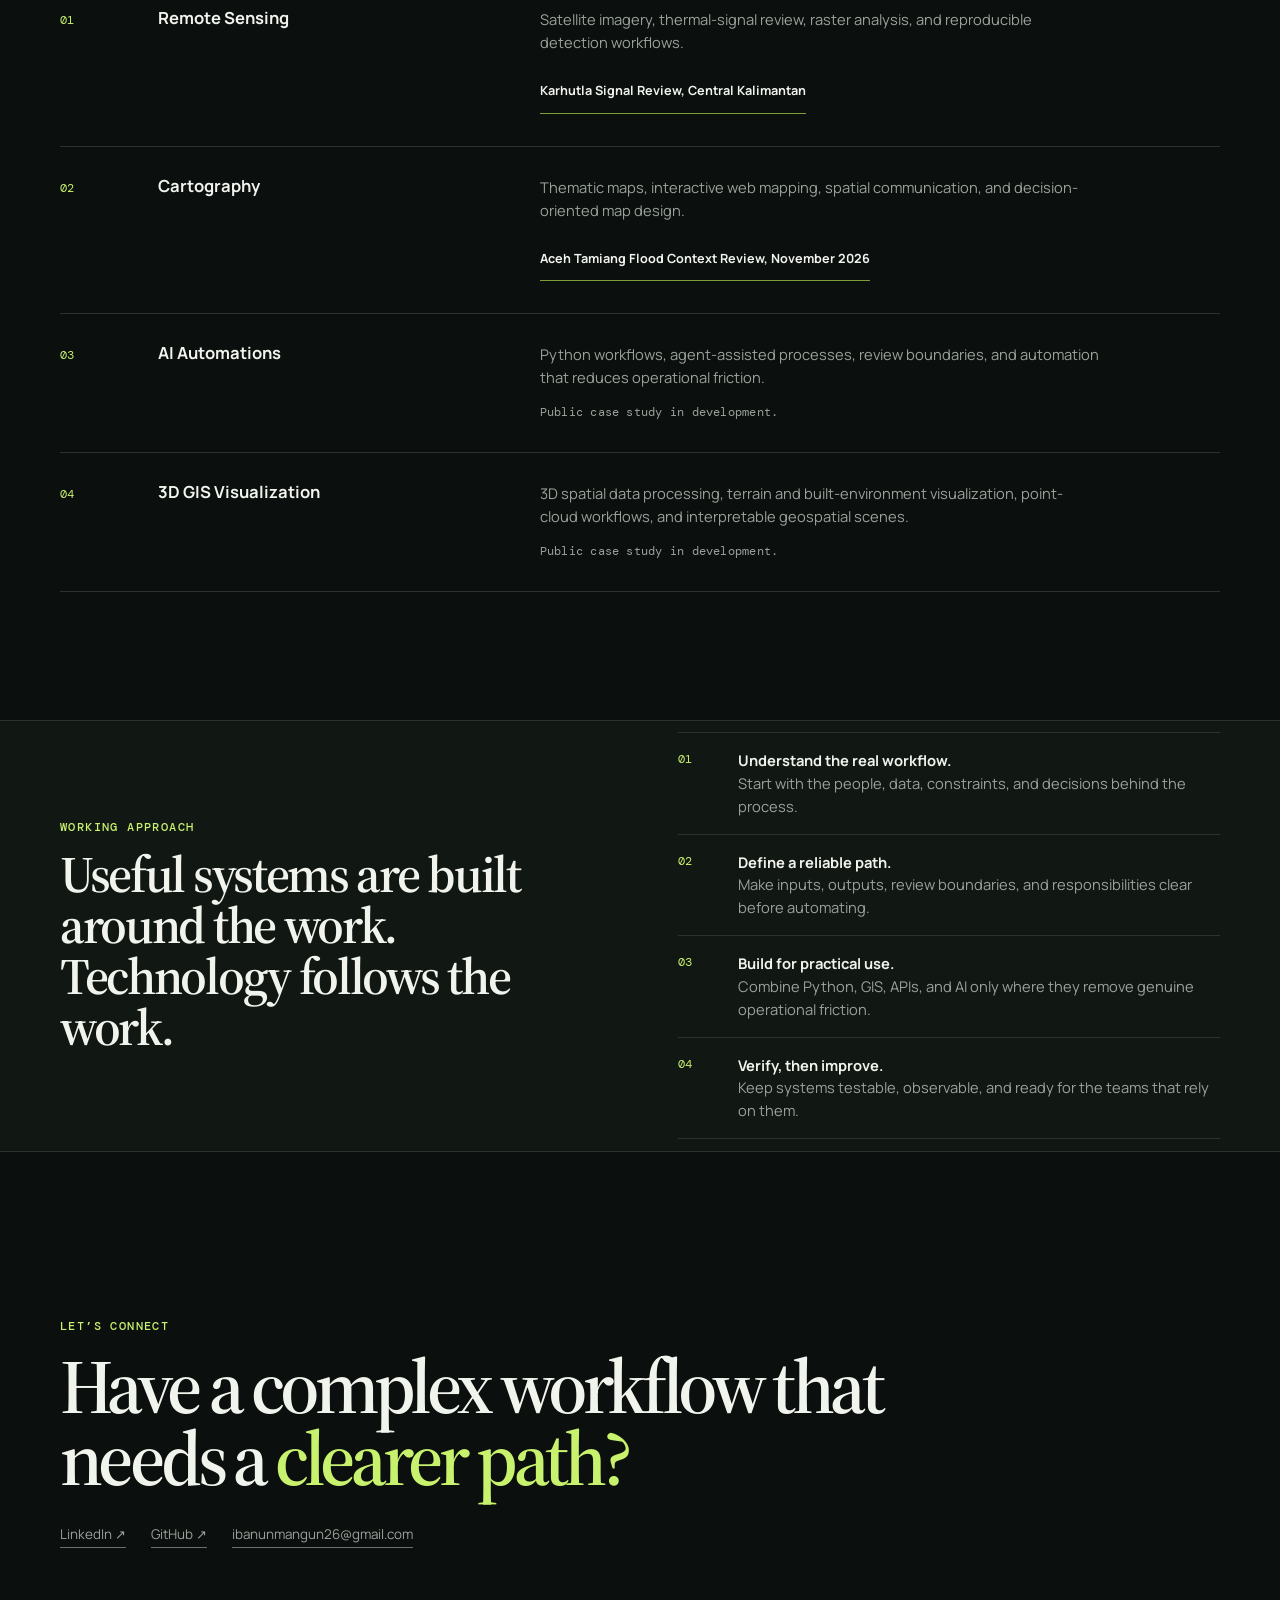
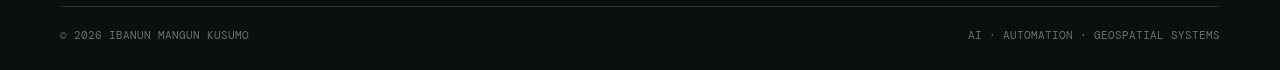
==== commit 7e4c689d: "[verified] feat: add Aceh Tamiang flood context review" ====
--- a/index.html
+++ b/index.html
@@ -234,7 +234,7 @@
             <h3>Cartography</h3>
             <div class="lane-copy">
               <p>Thematic maps, interactive web mapping, spatial communication, and decision-oriented map design.</p>
-              <span class="practice-note">Public case study in development.</span>
+              <a class="evidence-link" href="aceh-tamiang-flood-review/">Aceh Tamiang Flood Context Review, November 2026</a>
             </div>
           </article>
           <article class="lane">
